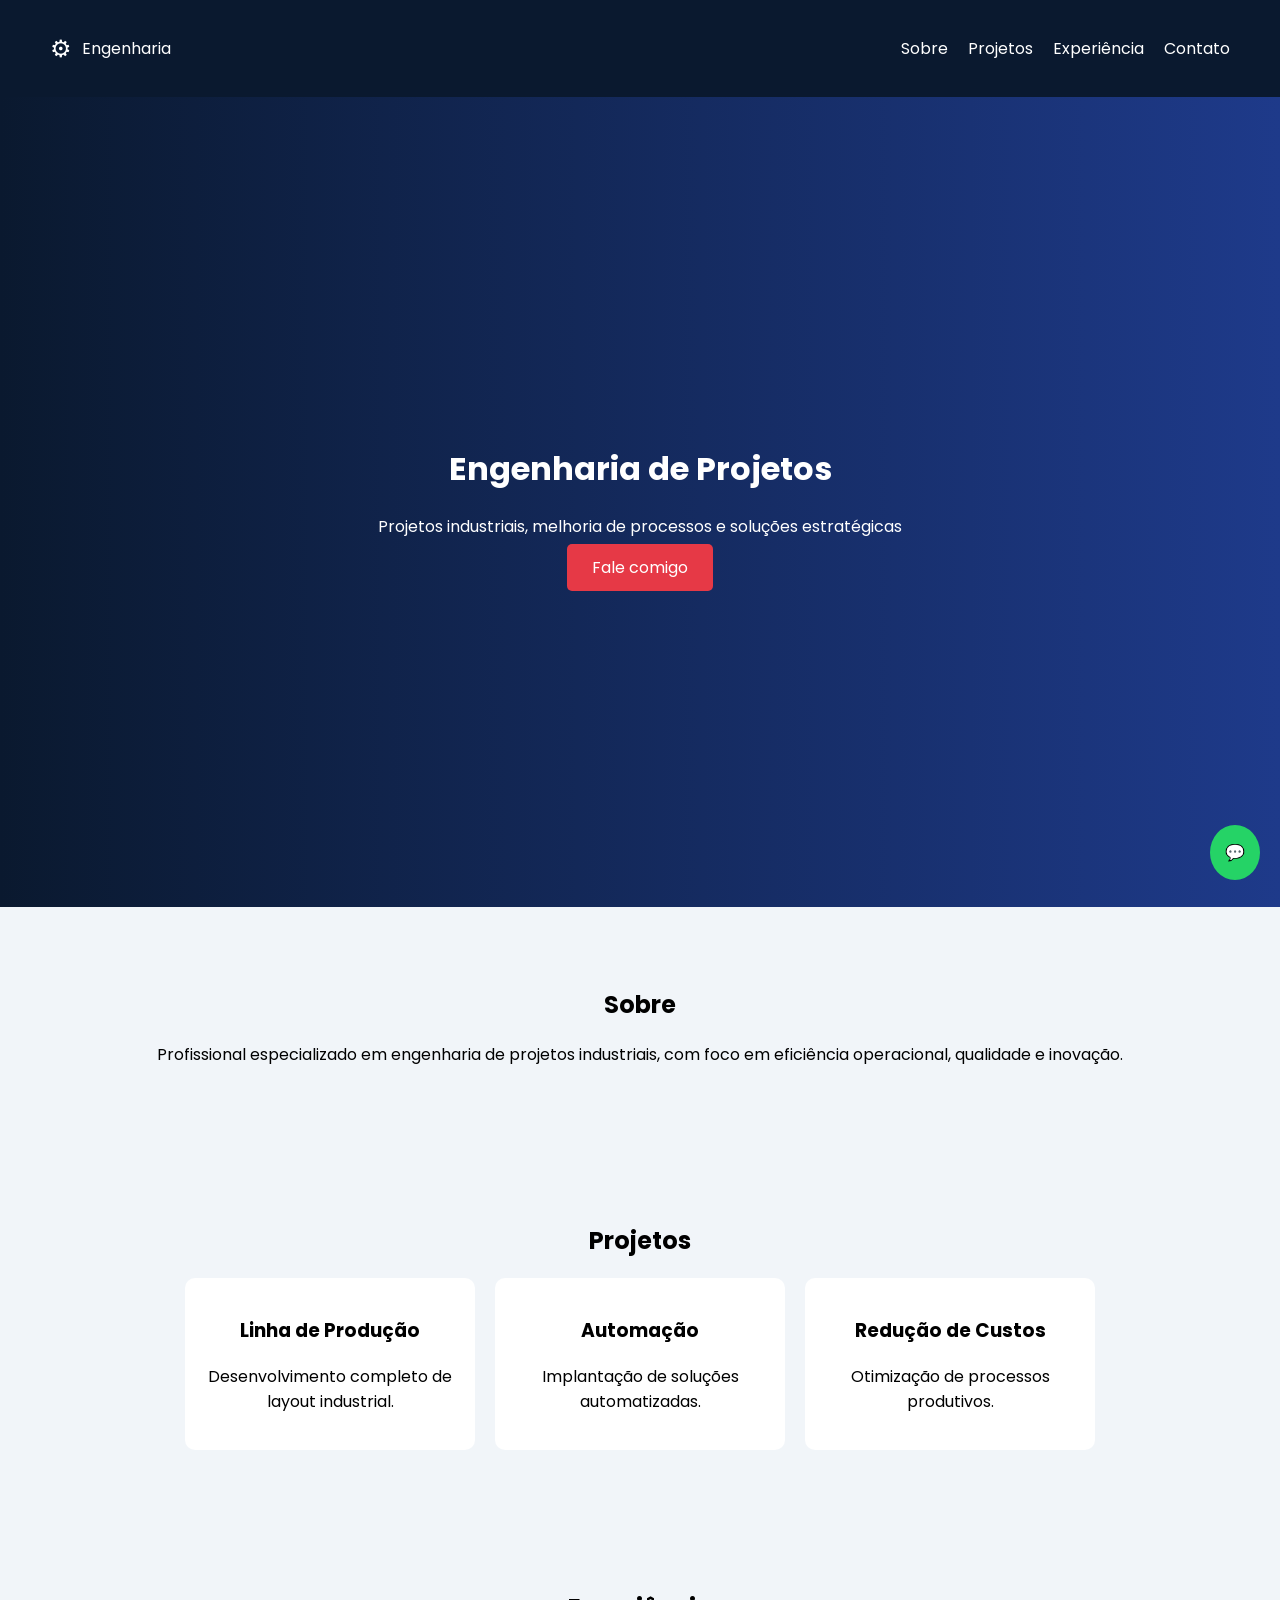
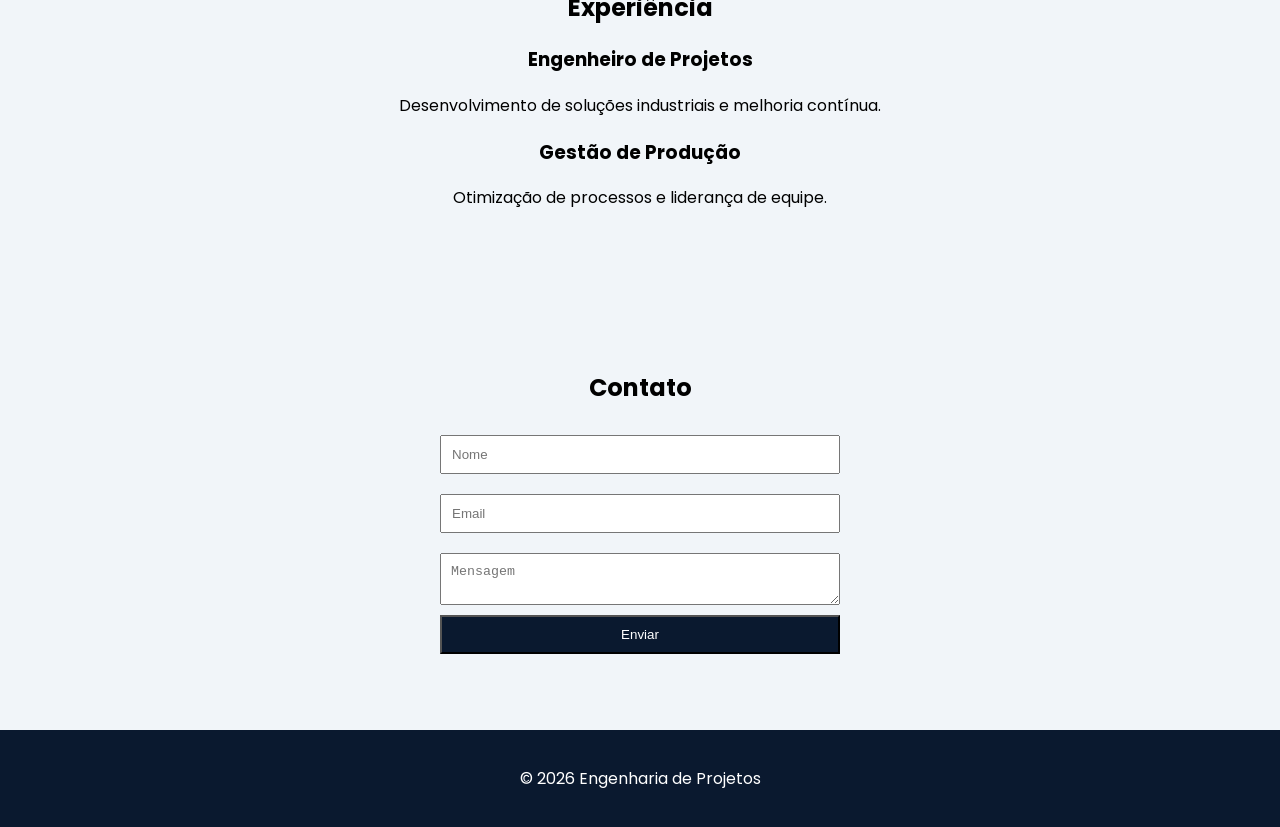
==== index.html @ 30a5b8f4 "Add files via upload" ====
﻿<!DOCTYPE html>
<html lang="pt-br">
<head>
<meta charset="UTF-8">
<meta name="viewport" content="width=device-width, initial-scale=1.0">

<title>Engenharia de Projetos</title>

<link rel="stylesheet" href="css/style.css">

<!-- Fonte moderna -->
<link href="https://fonts.googleapis.com/css2?family=Poppins:wght@300;600&display=swap" rel="stylesheet">

</head>

<body>

<!-- NAV -->
<nav>
    <div class="logo-container">
        <div class="logo-icon">⚙</div>
        <span>Engenharia</span>
    </div>

    <ul>
        <li><a href="#sobre">Sobre</a></li>
        <li><a href="#portfolio">Projetos</a></li>
        <li><a href="#experiencia">Experiência</a></li>
        <li><a href="#contato">Contato</a></li>
    </ul>
</nav>

<!-- HERO -->
<header>
    <div class="hero-content">
        <h1>Engenharia de Projetos</h1>
        <p>Projetos industriais, melhoria de processos e soluções estratégicas</p>
        <a href="#contato" class="btn">Fale comigo</a>
    </div>
</header>

<!-- SOBRE -->
<section id="sobre">
    <h2>Sobre</h2>
    <p>
        Profissional especializado em engenharia de projetos industriais,
        com foco em eficiência operacional, qualidade e inovação.
    </p>
</section>

<!-- PORTFÓLIO -->
<section id="portfolio">
    <h2>Projetos</h2>

    <div class="cards">
        <div class="card">
            <h3>Linha de Produção</h3>
            <p>Desenvolvimento completo de layout industrial.</p>
        </div>

        <div class="card">
            <h3>Automação</h3>
            <p>Implantação de soluções automatizadas.</p>
        </div>

        <div class="card">
            <h3>Redução de Custos</h3>
            <p>Otimização de processos produtivos.</p>
        </div>
    </div>
</section>

<!-- EXPERIÊNCIA -->
<section id="experiencia">
    <h2>Experiência</h2>

    <div class="timeline">
        <div class="item">
            <h3>Engenheiro de Projetos</h3>
            <p>Desenvolvimento de soluções industriais e melhoria contínua.</p>
        </div>

        <div class="item">
            <h3>Gestão de Produção</h3>
            <p>Otimização de processos e liderança de equipe.</p>
        </div>
    </div>
</section>

<!-- CONTATO -->
<section id="contato">
    <h2>Contato</h2>

    <form id="formContato">
        <input type="text" placeholder="Nome" required>
        <input type="email" placeholder="Email" required>
        <textarea placeholder="Mensagem"></textarea>
        <button type="submit">Enviar</button>
    </form>

    <p id="msg"></p>
</section>

<!-- WHATS -->
<a href="https://wa.me/5599999999999" class="whatsapp">💬</a>

<footer>
    <p>© 2026 Engenharia de Projetos</p>
</footer>

<script src="js/script.js"></script>

</body>
</html>
---- css/style.css ----
﻿body {
    margin: 0;
    font-family: 'Poppins', sans-serif;
    background: #F1F5F9;
}

/* NAV */
nav {
    display: flex;
    justify-content: space-between;
    padding: 20px 50px;
    background: #0A192F;
    color: white;
}

.logo-container {
    display: flex;
    align-items: center;
    gap: 10px;
}

.logo-icon {
    font-size: 24px;
}

nav ul {
    display: flex;
    gap: 20px;
    list-style: none;
}

nav a {
    color: white;
    text-decoration: none;
}

/* HERO */
header {
    height: 90vh;
    display: flex;
    align-items: center;
    justify-content: center;
    background: linear-gradient(to right, #0A192F, #1E3A8A);
    color: white;
    text-align: center;
    animation: fadeIn 2s;
}

@keyframes fadeIn {
    from {opacity: 0;}
    to {opacity: 1;}
}

.btn {
    background: #E63946;
    padding: 12px 25px;
    color: white;
    border-radius: 5px;
    text-decoration: none;
}

/* SEÇÕES */
section {
    padding: 60px 20px;
    text-align: center;
}

/* CARDS */
.cards {
    display: flex;
    justify-content: center;
    gap: 20px;
}

.card {
    background: white;
    padding: 20px;
    width: 250px;
    border-radius: 10px;
    transition: 0.3s;
}

.card:hover {
    transform: translateY(-10px);
}

/* TIMELINE */
.timeline .item {
    margin: 20px auto;
    max-width: 500px;
}

/* FORM */
form {
    display: flex;
    flex-direction: column;
    max-width: 400px;
    margin: auto;
}

input, textarea {
    margin: 10px 0;
    padding: 10px;
}

button {
    background: #0A192F;
    color: white;
    padding: 10px;
}

/* WHATS */
.whatsapp {
    position: fixed;
    bottom: 20px;
    right: 20px;
    background: #25D366;
    padding: 15px;
    border-radius: 50%;
    color: white;
    text-decoration: none;
}

/* FOOTER */
footer {
    background: #0A192F;
    color: white;
    text-align: center;
    padding: 20px;
}
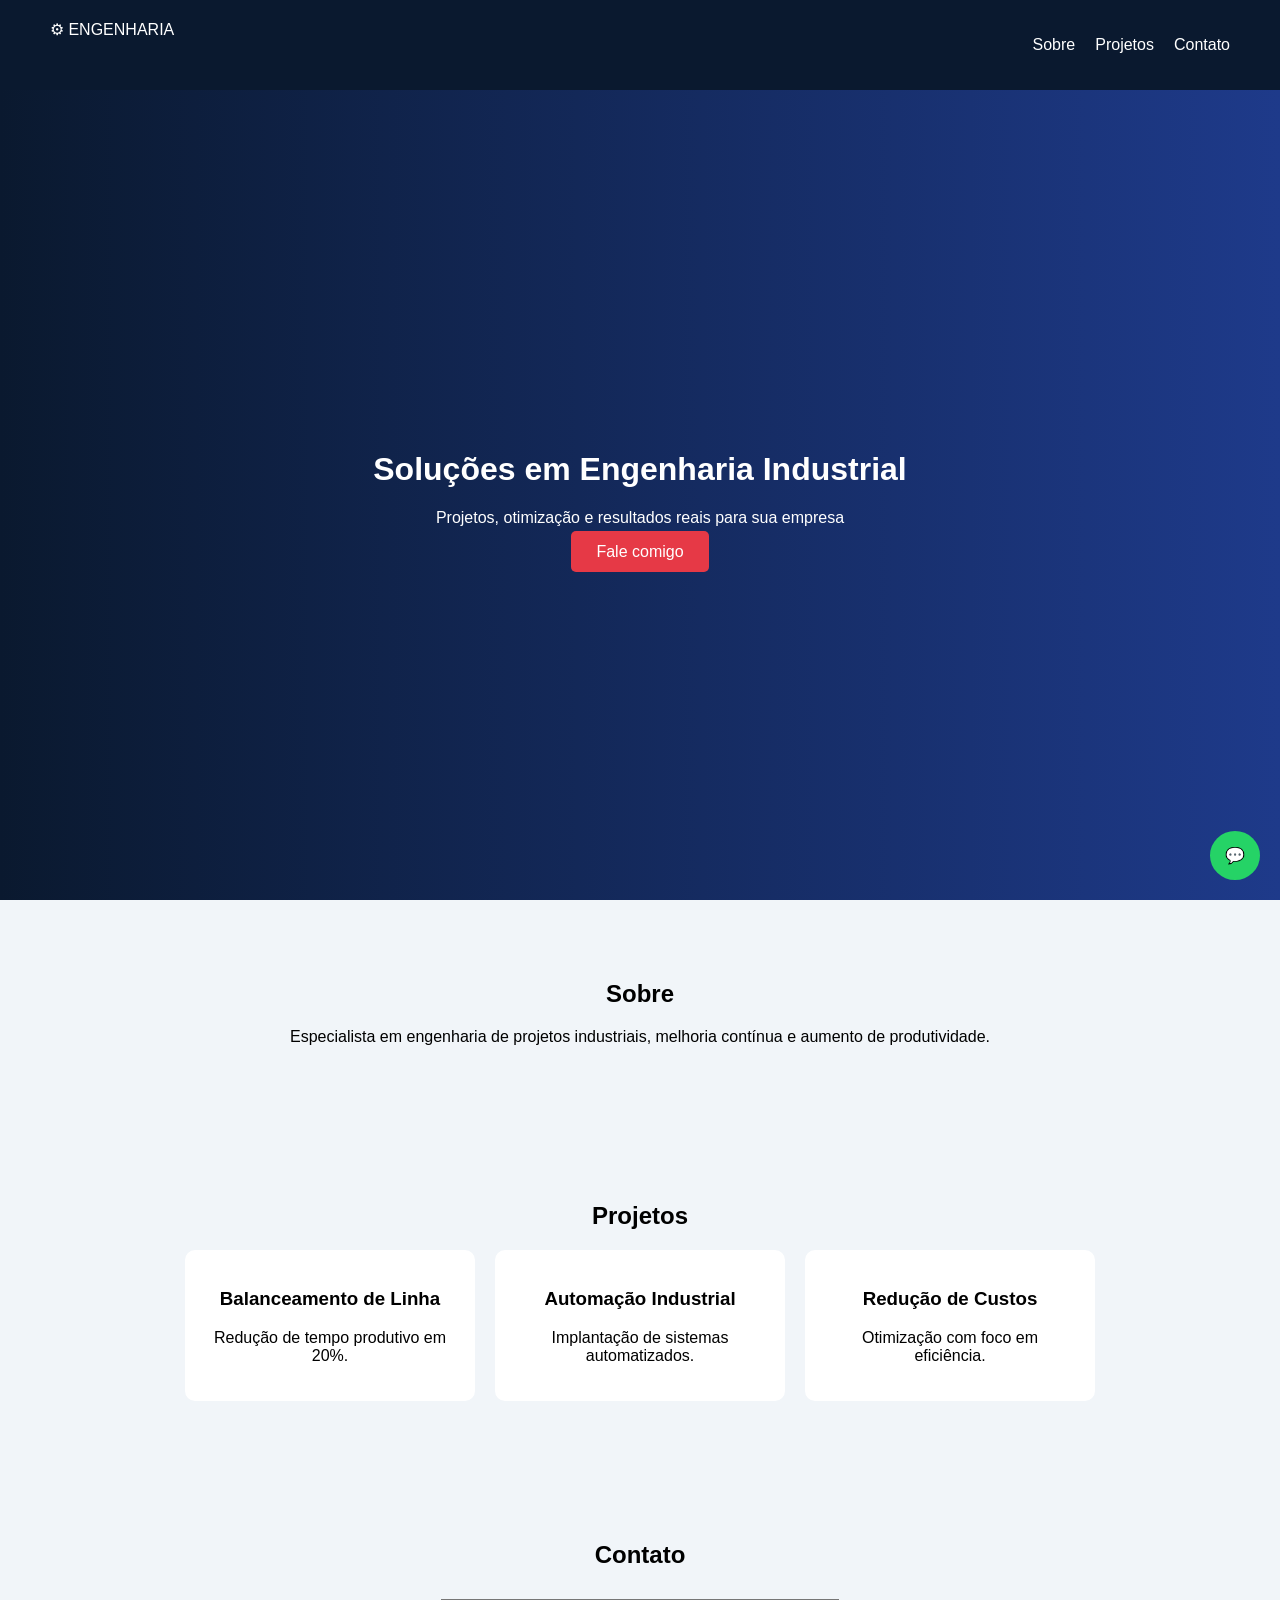
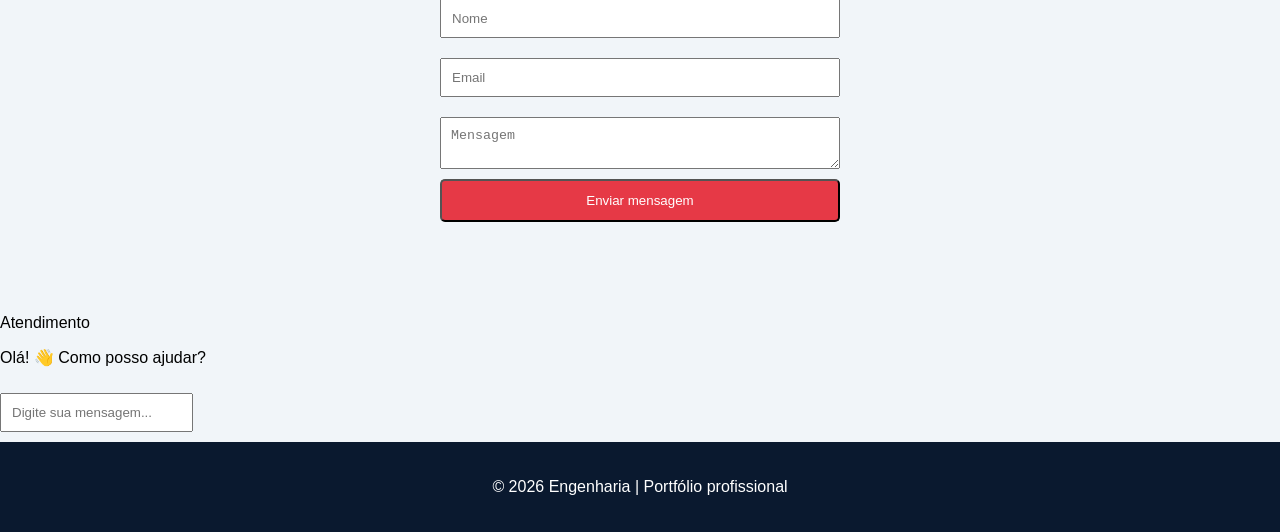
==== commit dd872332: "Update index.html rev.1" ====
--- a/index.html
+++ b/index.html
@@ -1,114 +1,117 @@
-﻿<!DOCTYPE html>
+<!DOCTYPE html>
 <html lang="pt-br">
 <head>
 <meta charset="UTF-8">
 <meta name="viewport" content="width=device-width, initial-scale=1.0">
 
-<title>Engenharia de Projetos</title>
+<title>Engenharia | Soluções Industriais</title>
 
 <link rel="stylesheet" href="css/style.css">
 
-<!-- Fonte moderna -->
-<link href="https://fonts.googleapis.com/css2?family=Poppins:wght@300;600&display=swap" rel="stylesheet">
+<link href="https://fonts.googleapis.com/css2?family=Inter:wght@300;400;600&display=swap" rel="stylesheet">
+
+<!-- AOS -->
+<link href="https://unpkg.com/aos@2.3.4/dist/aos.css" rel="stylesheet">
+
+<!-- GOOGLE ANALYTICS -->
+<script async src="https://www.googletagmanager.com/gtag/js?id=G-XXXXXXXXXX"></script>
+<script>
+window.dataLayer = window.dataLayer || [];
+function gtag(){dataLayer.push(arguments);}
+gtag('js', new Date());
+gtag('config', 'G-XXXXXXXXXX');
+</script>
 
 </head>
 
 <body>
 
 <!-- NAV -->
-<nav>
-    <div class="logo-container">
-        <div class="logo-icon">⚙</div>
-        <span>Engenharia</span>
-    </div>
-
+<nav class="nav">
+    <div class="logo">⚙ ENGENHARIA</div>
     <ul>
         <li><a href="#sobre">Sobre</a></li>
-        <li><a href="#portfolio">Projetos</a></li>
-        <li><a href="#experiencia">Experiência</a></li>
+        <li><a href="#projetos">Projetos</a></li>
         <li><a href="#contato">Contato</a></li>
     </ul>
 </nav>
 
 <!-- HERO -->
-<header>
-    <div class="hero-content">
-        <h1>Engenharia de Projetos</h1>
-        <p>Projetos industriais, melhoria de processos e soluções estratégicas</p>
+<header class="hero">
+    <div class="hero-content" data-aos="fade-up">
+        <h1>Soluções em Engenharia Industrial</h1>
+        <p>Projetos, otimização e resultados reais para sua empresa</p>
         <a href="#contato" class="btn">Fale comigo</a>
     </div>
 </header>
 
 <!-- SOBRE -->
-<section id="sobre">
+<section id="sobre" data-aos="fade-up">
     <h2>Sobre</h2>
-    <p>
-        Profissional especializado em engenharia de projetos industriais,
-        com foco em eficiência operacional, qualidade e inovação.
-    </p>
+    <p>Especialista em engenharia de projetos industriais, melhoria contínua e aumento de produtividade.</p>
 </section>
 
-<!-- PORTFÓLIO -->
-<section id="portfolio">
-    <h2>Projetos</h2>
+<!-- PROJETOS -->
+<section id="projetos">
+    <h2 data-aos="fade-up">Projetos</h2>
+    <div class="cards">
 
-    <div class="cards">
-        <div class="card">
-            <h3>Linha de Produção</h3>
-            <p>Desenvolvimento completo de layout industrial.</p>
+        <div class="card" data-aos="fade-up">
+            <h3>Balanceamento de Linha</h3>
+            <p>Redução de tempo produtivo em 20%.</p>
         </div>
 
-        <div class="card">
-            <h3>Automação</h3>
-            <p>Implantação de soluções automatizadas.</p>
+        <div class="card" data-aos="fade-up" data-aos-delay="100">
+            <h3>Automação Industrial</h3>
+            <p>Implantação de sistemas automatizados.</p>
         </div>
 
-        <div class="card">
+        <div class="card" data-aos="fade-up" data-aos-delay="200">
             <h3>Redução de Custos</h3>
-            <p>Otimização de processos produtivos.</p>
-        </div>
-    </div>
-</section>
-
-<!-- EXPERIÊNCIA -->
-<section id="experiencia">
-    <h2>Experiência</h2>
-
-    <div class="timeline">
-        <div class="item">
-            <h3>Engenheiro de Projetos</h3>
-            <p>Desenvolvimento de soluções industriais e melhoria contínua.</p>
+            <p>Otimização com foco em eficiência.</p>
         </div>
 
-        <div class="item">
-            <h3>Gestão de Produção</h3>
-            <p>Otimização de processos e liderança de equipe.</p>
-        </div>
     </div>
 </section>
 
 <!-- CONTATO -->
-<section id="contato">
+<section id="contato" data-aos="fade-up">
     <h2>Contato</h2>
 
-    <form id="formContato">
-        <input type="text" placeholder="Nome" required>
-        <input type="email" placeholder="Email" required>
-        <textarea placeholder="Mensagem"></textarea>
-        <button type="submit">Enviar</button>
+    <form name="contato" method="POST" data-netlify="true" class="form">
+        <input type="hidden" name="form-name" value="contato">
+
+        <input type="text" name="nome" placeholder="Nome" required>
+        <input type="email" name="email" placeholder="Email" required>
+        <textarea name="mensagem" placeholder="Mensagem" required></textarea>
+
+        <button type="submit" class="btn">Enviar mensagem</button>
+        <p class="form-msg"></p>
     </form>
-
-    <p id="msg"></p>
 </section>
 
-<!-- WHATS -->
+<!-- CHATBOX -->
+<div class="chatbox">
+    <div class="chat-header">Atendimento</div>
+    <div class="chat-body" id="chat-body">
+        <p>Olá! 👋 Como posso ajudar?</p>
+    </div>
+    <input type="text" id="chat-input" placeholder="Digite sua mensagem...">
+</div>
+
+<!-- WHATSAPP -->
 <a href="https://wa.me/5599999999999" class="whatsapp">💬</a>
 
 <footer>
-    <p>© 2026 Engenharia de Projetos</p>
+    <p>© 2026 Engenharia | Portfólio profissional</p>
 </footer>
 
 <script src="js/script.js"></script>
 
+<script src="https://unpkg.com/aos@2.3.4/dist/aos.js"></script>
+<script>
+AOS.init({ duration: 1000, once: true });
+</script>
+
 </body>
-</html>+</html>
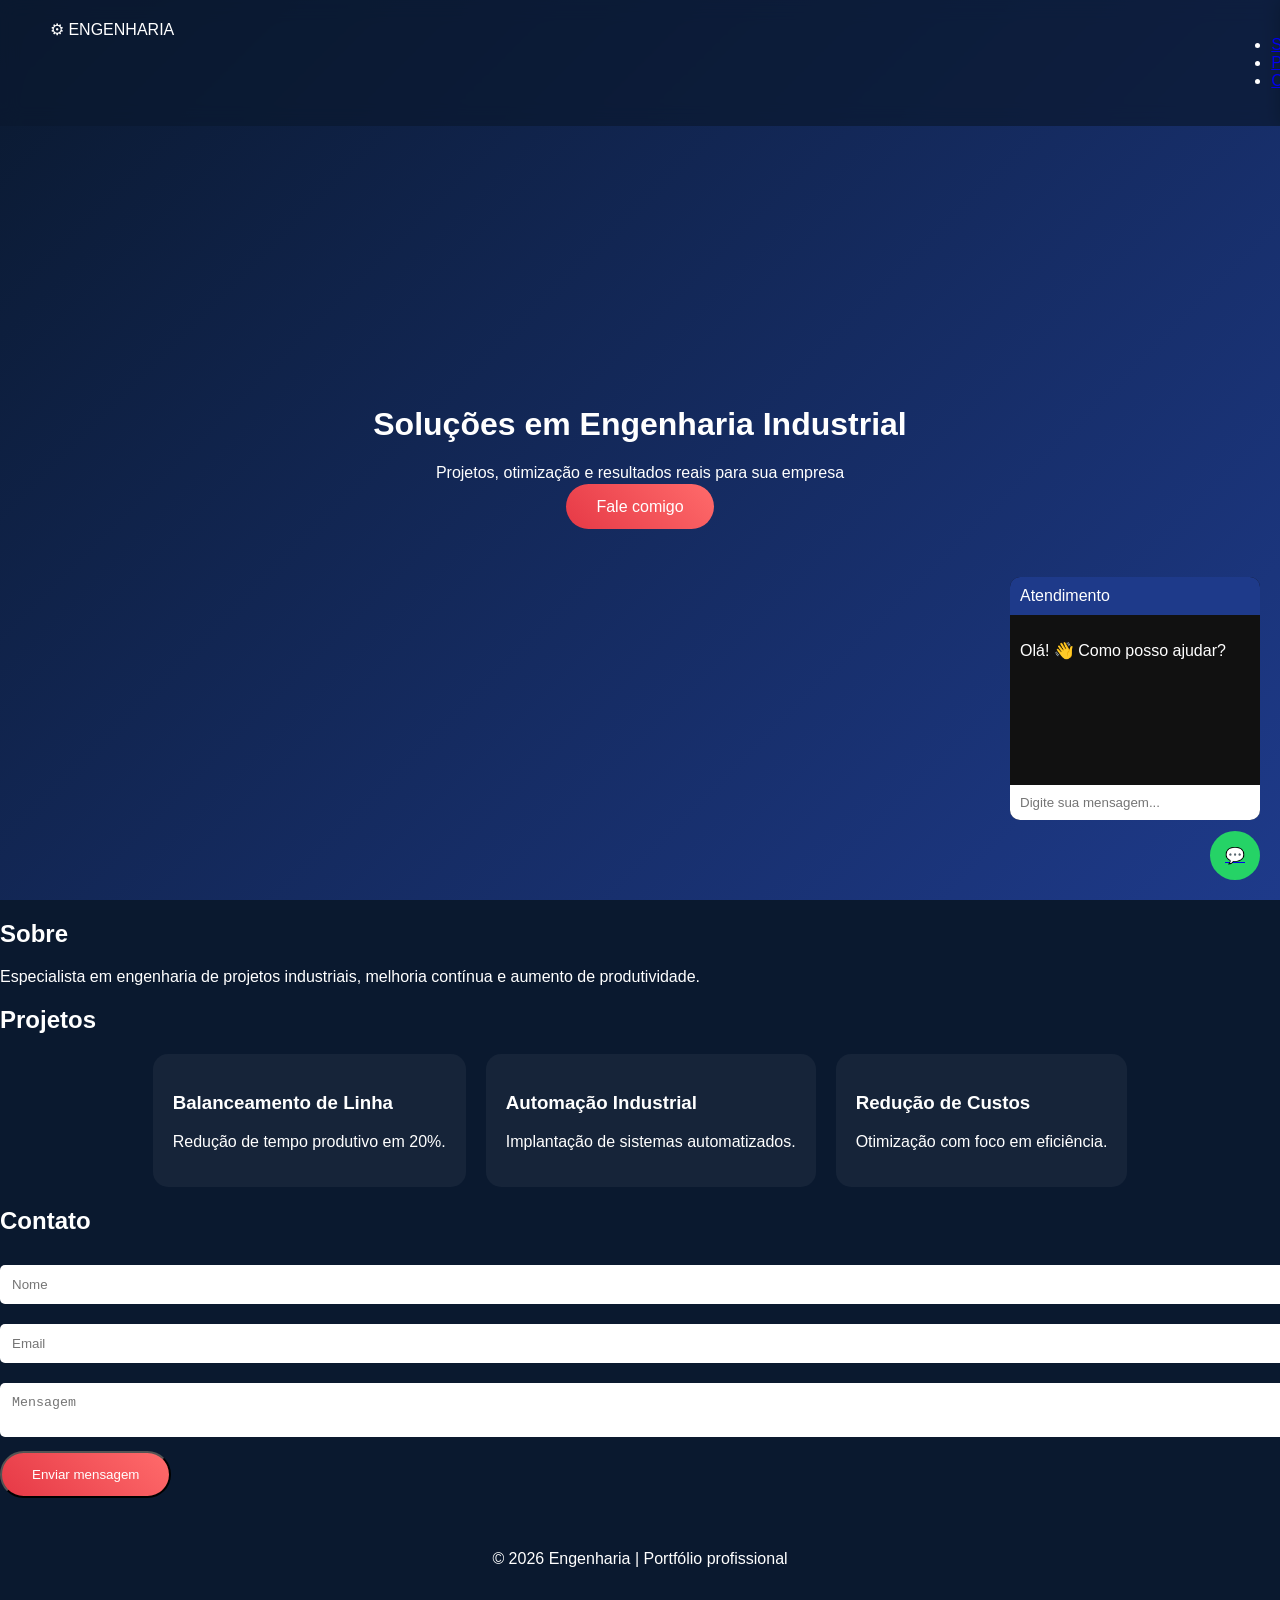
==== commit 78938b93: "Update index.html rev.1" ====
--- a/index.html
+++ b/index.html
@@ -100,7 +100,7 @@
 </div>
 
 <!-- WHATSAPP -->
-<a href="https://wa.me/5599999999999" class="whatsapp">💬</a>
+<a href="https://wa.me/5535984067208" class="whatsapp">💬</a>
 
 <footer>
     <p>© 2026 Engenharia | Portfólio profissional</p>
--- a/css/style.css
+++ b/css/style.css
@@ -1,68 +1,42 @@
-﻿body {
+body {
     margin: 0;
-    font-family: 'Poppins', sans-serif;
-    background: #F1F5F9;
+    font-family: 'Inter', sans-serif;
+    background: #0a192f;
+    color: white;
 }
 
 /* NAV */
-nav {
+.nav {
+    position: fixed;
+    width: 100%;
     display: flex;
     justify-content: space-between;
     padding: 20px 50px;
-    background: #0A192F;
-    color: white;
-}
-
-.logo-container {
-    display: flex;
-    align-items: center;
-    gap: 10px;
-}
-
-.logo-icon {
-    font-size: 24px;
-}
-
-nav ul {
-    display: flex;
-    gap: 20px;
-    list-style: none;
-}
-
-nav a {
-    color: white;
-    text-decoration: none;
+    background: rgba(10,25,47,0.7);
+    backdrop-filter: blur(10px);
 }
 
 /* HERO */
-header {
-    height: 90vh;
+.hero {
+    height: 100vh;
     display: flex;
     align-items: center;
     justify-content: center;
-    background: linear-gradient(to right, #0A192F, #1E3A8A);
-    color: white;
+    background: linear-gradient(135deg, #0a192f, #1e3a8a);
     text-align: center;
-    animation: fadeIn 2s;
-}
-
-@keyframes fadeIn {
-    from {opacity: 0;}
-    to {opacity: 1;}
 }
 
 .btn {
-    background: #E63946;
-    padding: 12px 25px;
+    background: linear-gradient(45deg, #e63946, #ff6b6b);
+    padding: 14px 30px;
+    border-radius: 30px;
     color: white;
-    border-radius: 5px;
     text-decoration: none;
+    transition: 0.3s;
 }
 
-/* SEÇÕES */
-section {
-    padding: 60px 20px;
-    text-align: center;
+.btn:hover {
+    transform: scale(1.08);
 }
 
 /* CARDS */
@@ -73,10 +47,9 @@
 }
 
 .card {
-    background: white;
+    background: rgba(255,255,255,0.05);
     padding: 20px;
-    width: 250px;
-    border-radius: 10px;
+    border-radius: 15px;
     transition: 0.3s;
 }
 
@@ -84,29 +57,41 @@
     transform: translateY(-10px);
 }
 
-/* TIMELINE */
-.timeline .item {
-    margin: 20px auto;
-    max-width: 500px;
+/* FORM */
+.form input, .form textarea {
+    width: 100%;
+    margin: 10px 0;
+    padding: 12px;
+    border-radius: 5px;
+    border: none;
 }
 
-/* FORM */
-form {
-    display: flex;
-    flex-direction: column;
-    max-width: 400px;
-    margin: auto;
+/* CHATBOX */
+.chatbox {
+    position: fixed;
+    bottom: 80px;
+    right: 20px;
+    width: 250px;
+    background: #111;
+    border-radius: 10px;
+    overflow: hidden;
 }
 
-input, textarea {
-    margin: 10px 0;
+.chat-header {
+    background: #1e3a8a;
     padding: 10px;
 }
 
-button {
-    background: #0A192F;
-    color: white;
+.chat-body {
+    height: 150px;
+    overflow-y: auto;
     padding: 10px;
+}
+
+#chat-input {
+    width: 100%;
+    padding: 10px;
+    border: none;
 }
 
 /* WHATS */
@@ -117,14 +102,10 @@
     background: #25D366;
     padding: 15px;
     border-radius: 50%;
-    color: white;
-    text-decoration: none;
 }
 
 /* FOOTER */
 footer {
-    background: #0A192F;
-    color: white;
     text-align: center;
     padding: 20px;
-}+}
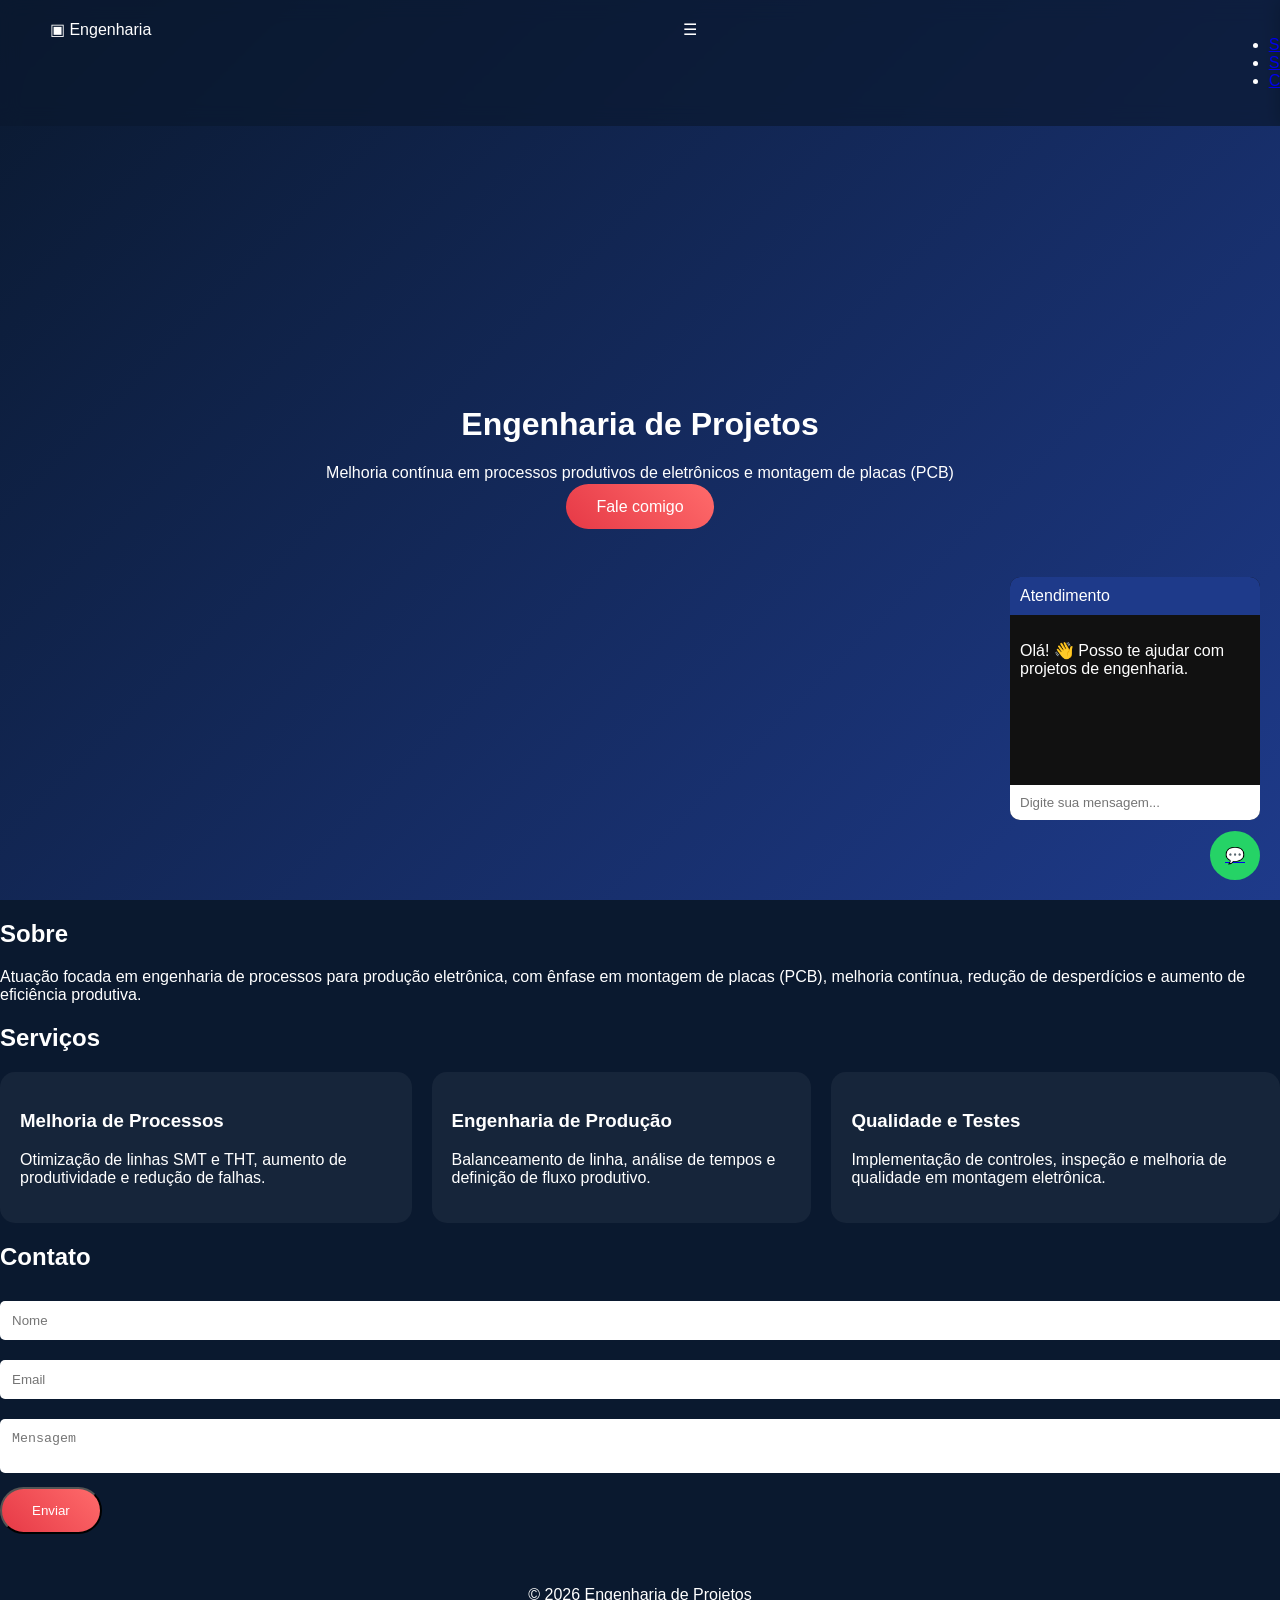
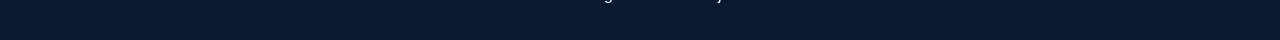
==== commit 2f07ddd3: "Atualizar o index.html rev.1" ====
--- a/index.html
+++ b/index.html
@@ -1,117 +1,110 @@
-<!DOCTYPE html>
-<html lang="pt-br">
-<head>
-<meta charset="UTF-8">
-<meta name="viewport" content="width=device-width, initial-scale=1.0">
-
-<title>Engenharia | Soluções Industriais</title>
-
-<link rel="stylesheet" href="css/style.css">
-
-<link href="https://fonts.googleapis.com/css2?family=Inter:wght@300;400;600&display=swap" rel="stylesheet">
-
-<!-- AOS -->
-<link href="https://unpkg.com/aos@2.3.4/dist/aos.css" rel="stylesheet">
-
-<!-- GOOGLE ANALYTICS -->
-<script async src="https://www.googletagmanager.com/gtag/js?id=G-XXXXXXXXXX"></script>
-<script>
-window.dataLayer = window.dataLayer || [];
-function gtag(){dataLayer.push(arguments);}
-gtag('js', new Date());
-gtag('config', 'G-XXXXXXXXXX');
-</script>
-
-</head>
-
-<body>
-
-<!-- NAV -->
-<nav class="nav">
-    <div class="logo">⚙ ENGENHARIA</div>
-    <ul>
-        <li><a href="#sobre">Sobre</a></li>
-        <li><a href="#projetos">Projetos</a></li>
-        <li><a href="#contato">Contato</a></li>
-    </ul>
-</nav>
-
-<!-- HERO -->
-<header class="hero">
-    <div class="hero-content" data-aos="fade-up">
-        <h1>Soluções em Engenharia Industrial</h1>
-        <p>Projetos, otimização e resultados reais para sua empresa</p>
-        <a href="#contato" class="btn">Fale comigo</a>
-    </div>
-</header>
-
-<!-- SOBRE -->
-<section id="sobre" data-aos="fade-up">
-    <h2>Sobre</h2>
-    <p>Especialista em engenharia de projetos industriais, melhoria contínua e aumento de produtividade.</p>
-</section>
-
-<!-- PROJETOS -->
-<section id="projetos">
-    <h2 data-aos="fade-up">Projetos</h2>
-    <div class="cards">
-
-        <div class="card" data-aos="fade-up">
-            <h3>Balanceamento de Linha</h3>
-            <p>Redução de tempo produtivo em 20%.</p>
-        </div>
-
-        <div class="card" data-aos="fade-up" data-aos-delay="100">
-            <h3>Automação Industrial</h3>
-            <p>Implantação de sistemas automatizados.</p>
-        </div>
-
-        <div class="card" data-aos="fade-up" data-aos-delay="200">
-            <h3>Redução de Custos</h3>
-            <p>Otimização com foco em eficiência.</p>
-        </div>
-
-    </div>
-</section>
-
-<!-- CONTATO -->
-<section id="contato" data-aos="fade-up">
-    <h2>Contato</h2>
-
-    <form name="contato" method="POST" data-netlify="true" class="form">
-        <input type="hidden" name="form-name" value="contato">
-
-        <input type="text" name="nome" placeholder="Nome" required>
-        <input type="email" name="email" placeholder="Email" required>
-        <textarea name="mensagem" placeholder="Mensagem" required></textarea>
-
-        <button type="submit" class="btn">Enviar mensagem</button>
-        <p class="form-msg"></p>
-    </form>
-</section>
-
-<!-- CHATBOX -->
-<div class="chatbox">
-    <div class="chat-header">Atendimento</div>
-    <div class="chat-body" id="chat-body">
-        <p>Olá! 👋 Como posso ajudar?</p>
-    </div>
-    <input type="text" id="chat-input" placeholder="Digite sua mensagem...">
-</div>
-
-<!-- WHATSAPP -->
-<a href="https://wa.me/5535984067208" class="whatsapp">💬</a>
-
-<footer>
-    <p>© 2026 Engenharia | Portfólio profissional</p>
-</footer>
-
-<script src="js/script.js"></script>
-
-<script src="https://unpkg.com/aos@2.3.4/dist/aos.js"></script>
-<script>
-AOS.init({ duration: 1000, once: true });
-</script>
-
-</body>
-</html>
+<!DOCTYPE html>
+<html lang="pt-br">
+<head>
+<meta charset="UTF-8">
+<meta name="viewport" content="width=device-width, initial-scale=1.0">
+
+<title>Engenharia de Projetos | Melhoria Contínua</title>
+
+<link rel="stylesheet" href="css/style.css">
+
+<link href="https://fonts.googleapis.com/css2?family=Inter:wght@300;400;600&display=swap" rel="stylesheet">
+
+</head>
+
+<body>
+
+<!-- NAV -->
+<nav class="nav">
+    <div class="logo">
+        <span class="logo-icon">▣</span>
+        Engenharia
+    </div>
+
+    <div class="menu-toggle" id="menu-toggle">☰</div>
+
+    <ul id="menu">
+        <li><a href="#sobre">Sobre</a></li>
+        <li><a href="#servicos">Serviços</a></li>
+        <li><a href="#contato">Contato</a></li>
+    </ul>
+</nav>
+
+<div class="overlay" id="overlay"></div>
+
+<!-- HERO -->
+<header class="hero">
+    <div class="hero-content">
+        <h1>Engenharia de Projetos</h1>
+        <p>Melhoria contínua em processos produtivos de eletrônicos e montagem de placas (PCB)</p>
+        <a href="#contato" class="btn">Fale comigo</a>
+    </div>
+</header>
+
+<!-- SOBRE -->
+<section id="sobre">
+    <h2>Sobre</h2>
+    <p>
+        Atuação focada em engenharia de processos para produção eletrônica, com ênfase em montagem de placas (PCB),
+        melhoria contínua, redução de desperdícios e aumento de eficiência produtiva.
+    </p>
+</section>
+
+<!-- SERVIÇOS -->
+<section id="servicos">
+    <h2>Serviços</h2>
+
+    <div class="cards">
+
+        <div class="card">
+            <h3>Melhoria de Processos</h3>
+            <p>Otimização de linhas SMT e THT, aumento de produtividade e redução de falhas.</p>
+        </div>
+
+        <div class="card">
+            <h3>Engenharia de Produção</h3>
+            <p>Balanceamento de linha, análise de tempos e definição de fluxo produtivo.</p>
+        </div>
+
+        <div class="card">
+            <h3>Qualidade e Testes</h3>
+            <p>Implementação de controles, inspeção e melhoria de qualidade em montagem eletrônica.</p>
+        </div>
+
+    </div>
+</section>
+
+<!-- CONTATO -->
+<section id="contato">
+    <h2>Contato</h2>
+
+    <form class="form">
+        <input type="text" placeholder="Nome" required>
+        <input type="email" placeholder="Email" required>
+        <textarea placeholder="Mensagem" required></textarea>
+
+        <button class="btn">Enviar</button>
+        <p class="form-msg"></p>
+    </form>
+</section>
+
+<!-- CHAT -->
+<div class="chatbox">
+    <div class="chat-header">Atendimento</div>
+    <div class="chat-body" id="chat-body">
+        <p>Olá! 👋 Posso te ajudar com projetos de engenharia.</p>
+    </div>
+    <input type="text" id="chat-input" placeholder="Digite sua mensagem...">
+</div>
+
+<!-- WHATS -->
+<a href="https://wa.me/5535984067208" class="whatsapp">💬</a>
+
+<footer>
+    <p>© 2026 Engenharia de Projetos</p>
+</footer>
+
+<script src="js/script.js"></script>
+
+</body>
+</html>
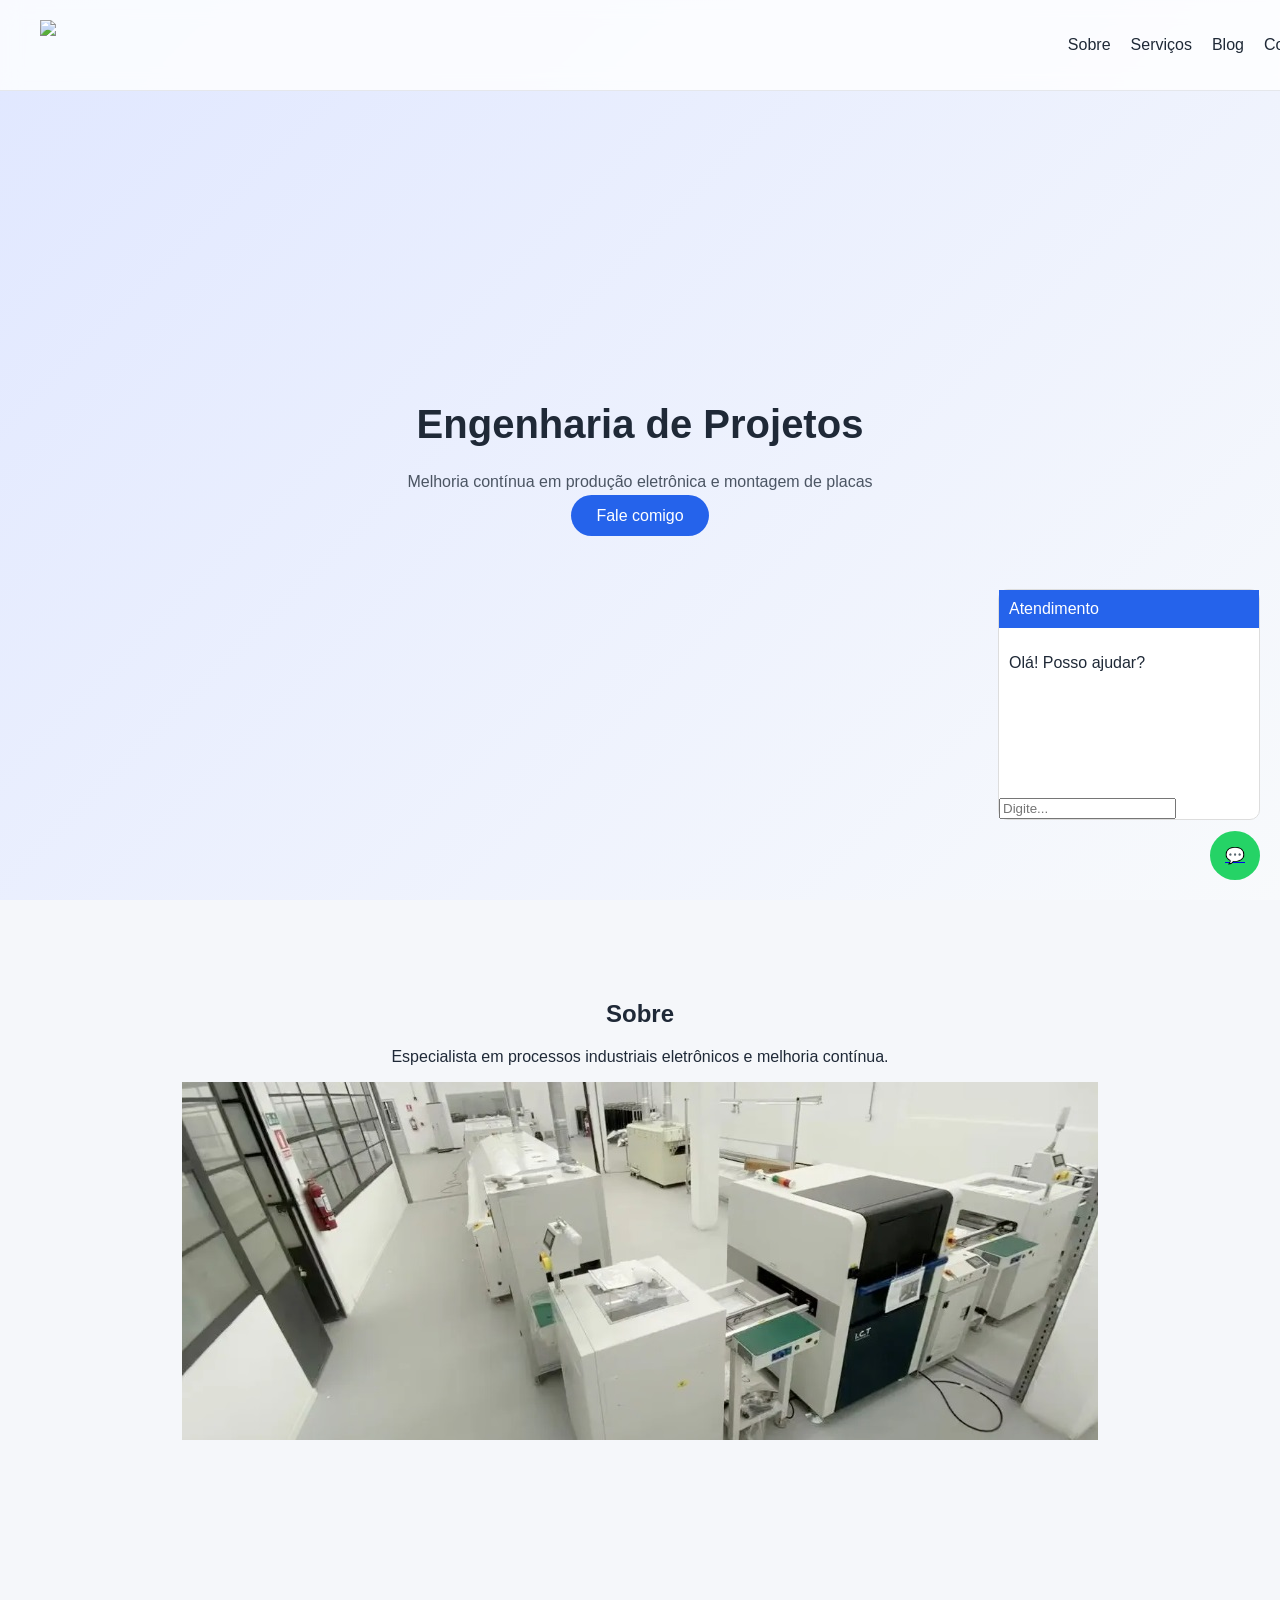
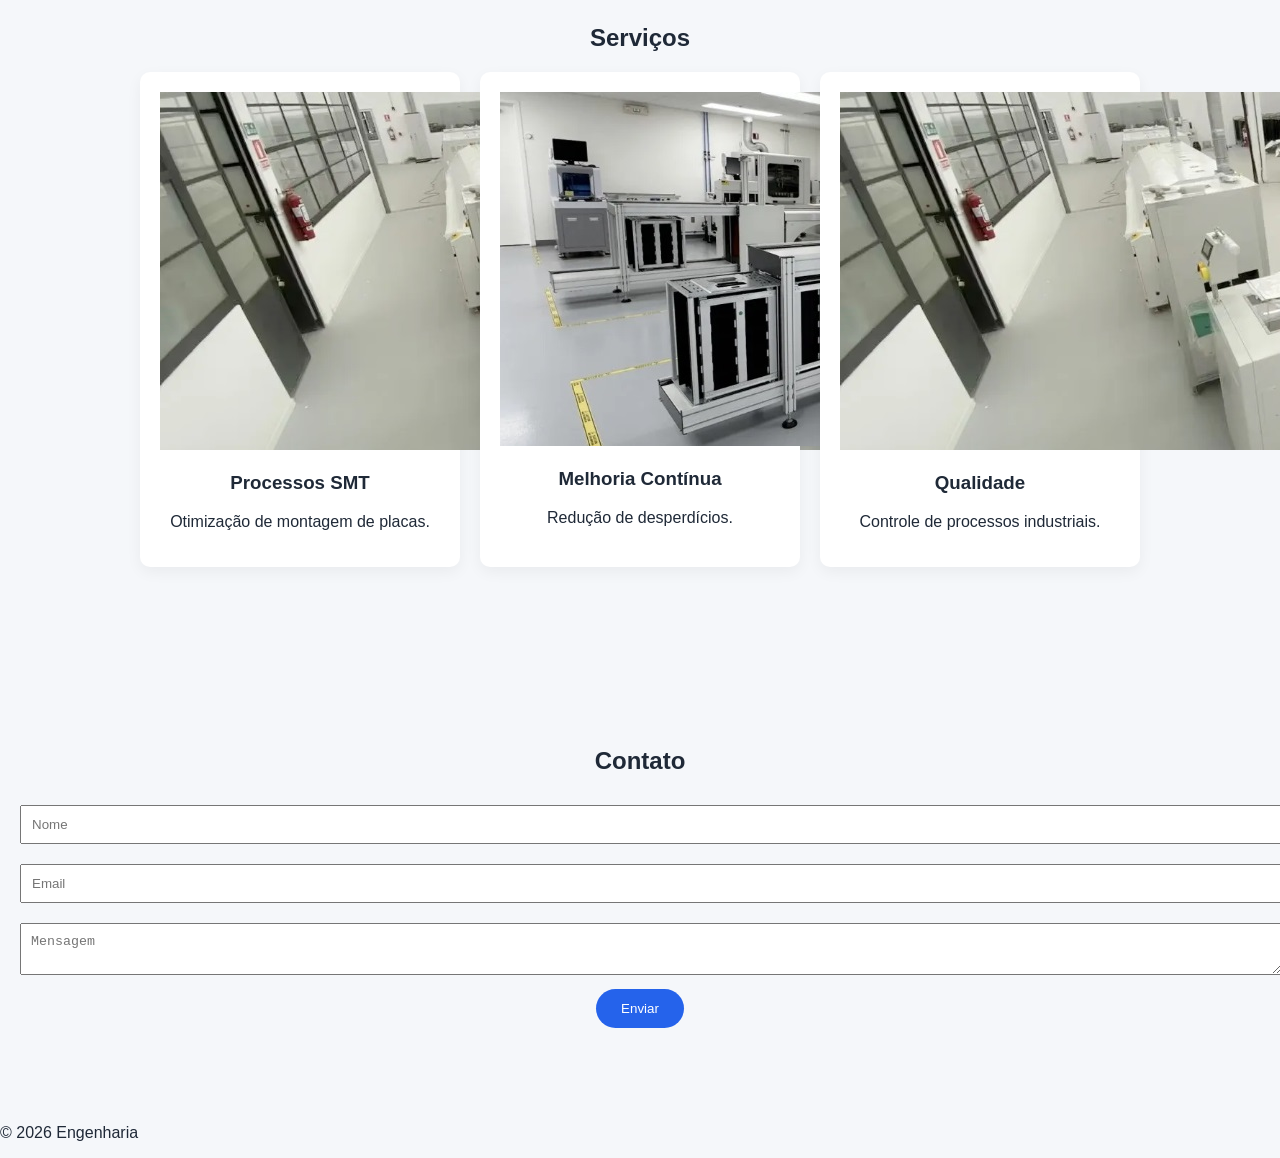
==== commit 41690271: "Atualizar o index.html rev 1" ====
--- a/index.html
+++ b/index.html
@@ -4,21 +4,18 @@
 <meta charset="UTF-8">
 <meta name="viewport" content="width=device-width, initial-scale=1.0">
 
-<title>Engenharia de Projetos | Melhoria Contínua</title>
+<title>Engenharia de Projetos</title>
 
 <link rel="stylesheet" href="css/style.css">
-
 <link href="https://fonts.googleapis.com/css2?family=Inter:wght@300;400;600&display=swap" rel="stylesheet">
 
 </head>
 
 <body>
 
-<!-- NAV -->
 <nav class="nav">
     <div class="logo">
-        <span class="logo-icon">▣</span>
-        Engenharia
+        <img src="img/logo.svg">
     </div>
 
     <div class="menu-toggle" id="menu-toggle">☰</div>
@@ -26,65 +23,64 @@
     <ul id="menu">
         <li><a href="#sobre">Sobre</a></li>
         <li><a href="#servicos">Serviços</a></li>
+        <li><a href="blog.html">Blog</a></li>
         <li><a href="#contato">Contato</a></li>
     </ul>
 </nav>
 
 <div class="overlay" id="overlay"></div>
 
-<!-- HERO -->
 <header class="hero">
     <div class="hero-content">
         <h1>Engenharia de Projetos</h1>
-        <p>Melhoria contínua em processos produtivos de eletrônicos e montagem de placas (PCB)</p>
+        <p>Melhoria contínua em produção eletrônica e montagem de placas</p>
         <a href="#contato" class="btn">Fale comigo</a>
     </div>
 </header>
 
-<!-- SOBRE -->
-<section id="sobre">
-    <h2>Sobre</h2>
-    <p>
-        Atuação focada em engenharia de processos para produção eletrônica, com ênfase em montagem de placas (PCB),
-        melhoria contínua, redução de desperdícios e aumento de eficiência produtiva.
-    </p>
+<section id="sobre" class="section-img">
+    <div class="text fade-in">
+        <h2>Sobre</h2>
+        <p>Especialista em processos industriais eletrônicos e melhoria contínua.</p>
+    </div>
+
+    <img src="img/engenharia1.jpg" class="fade-in">
 </section>
 
-<!-- SERVIÇOS -->
 <section id="servicos">
     <h2>Serviços</h2>
 
     <div class="cards">
 
-        <div class="card">
-            <h3>Melhoria de Processos</h3>
-            <p>Otimização de linhas SMT e THT, aumento de produtividade e redução de falhas.</p>
+        <div class="card fade-in">
+            <img src="img/engenharia2.jpg">
+            <h3>Processos SMT</h3>
+            <p>Otimização de montagem de placas.</p>
         </div>
 
-        <div class="card">
-            <h3>Engenharia de Produção</h3>
-            <p>Balanceamento de linha, análise de tempos e definição de fluxo produtivo.</p>
+        <div class="card fade-in">
+            <img src="img/engenharia3.jpg">
+            <h3>Melhoria Contínua</h3>
+            <p>Redução de desperdícios.</p>
         </div>
 
-        <div class="card">
-            <h3>Qualidade e Testes</h3>
-            <p>Implementação de controles, inspeção e melhoria de qualidade em montagem eletrônica.</p>
+        <div class="card fade-in">
+            <img src="img/engenharia1.jpg">
+            <h3>Qualidade</h3>
+            <p>Controle de processos industriais.</p>
         </div>
 
     </div>
 </section>
 
-<!-- CONTATO -->
 <section id="contato">
     <h2>Contato</h2>
 
     <form class="form">
-        <input type="text" placeholder="Nome" required>
-        <input type="email" placeholder="Email" required>
-        <textarea placeholder="Mensagem" required></textarea>
-
+        <input type="text" placeholder="Nome">
+        <input type="email" placeholder="Email">
+        <textarea placeholder="Mensagem"></textarea>
         <button class="btn">Enviar</button>
-        <p class="form-msg"></p>
     </form>
 </section>
 
@@ -92,16 +88,15 @@
 <div class="chatbox">
     <div class="chat-header">Atendimento</div>
     <div class="chat-body" id="chat-body">
-        <p>Olá! 👋 Posso te ajudar com projetos de engenharia.</p>
+        <p>Olá! Posso ajudar?</p>
     </div>
-    <input type="text" id="chat-input" placeholder="Digite sua mensagem...">
+    <input type="text" id="chat-input" placeholder="Digite...">
 </div>
 
-<!-- WHATS -->
 <a href="https://wa.me/5535984067208" class="whatsapp">💬</a>
 
 <footer>
-    <p>© 2026 Engenharia de Projetos</p>
+    <p>© 2026 Engenharia</p>
 </footer>
 
 <script src="js/script.js"></script>
--- a/css/style.css
+++ b/css/style.css
@@ -1,111 +1,175 @@
-body {
-    margin: 0;
-    font-family: 'Inter', sans-serif;
-    background: #0a192f;
-    color: white;
-}
-
-/* NAV */
-.nav {
-    position: fixed;
-    width: 100%;
-    display: flex;
-    justify-content: space-between;
-    padding: 20px 50px;
-    background: rgba(10,25,47,0.7);
-    backdrop-filter: blur(10px);
-}
-
-/* HERO */
-.hero {
-    height: 100vh;
-    display: flex;
-    align-items: center;
-    justify-content: center;
-    background: linear-gradient(135deg, #0a192f, #1e3a8a);
-    text-align: center;
-}
-
-.btn {
-    background: linear-gradient(45deg, #e63946, #ff6b6b);
-    padding: 14px 30px;
-    border-radius: 30px;
-    color: white;
-    text-decoration: none;
-    transition: 0.3s;
-}
-
-.btn:hover {
-    transform: scale(1.08);
-}
-
-/* CARDS */
-.cards {
-    display: flex;
-    justify-content: center;
-    gap: 20px;
-}
-
-.card {
-    background: rgba(255,255,255,0.05);
-    padding: 20px;
-    border-radius: 15px;
-    transition: 0.3s;
-}
-
-.card:hover {
-    transform: translateY(-10px);
-}
-
-/* FORM */
-.form input, .form textarea {
-    width: 100%;
-    margin: 10px 0;
-    padding: 12px;
-    border-radius: 5px;
-    border: none;
-}
-
-/* CHATBOX */
-.chatbox {
-    position: fixed;
-    bottom: 80px;
-    right: 20px;
-    width: 250px;
-    background: #111;
-    border-radius: 10px;
-    overflow: hidden;
-}
-
-.chat-header {
-    background: #1e3a8a;
-    padding: 10px;
-}
-
-.chat-body {
-    height: 150px;
-    overflow-y: auto;
-    padding: 10px;
-}
-
-#chat-input {
-    width: 100%;
-    padding: 10px;
-    border: none;
-}
-
-/* WHATS */
-.whatsapp {
-    position: fixed;
-    bottom: 20px;
-    right: 20px;
-    background: #25D366;
-    padding: 15px;
-    border-radius: 50%;
-}
-
-/* FOOTER */
-footer {
-    text-align: center;
-    padding: 20px;
-}
+body {
+    margin: 0;
+    font-family: 'Inter', sans-serif;
+    background: #f5f7fa;
+    color: #1f2937;
+}
+
+/* NAV */
+.nav {
+    position: fixed;
+    width: 100%;
+    display: flex;
+    justify-content: space-between;
+    padding: 20px 40px;
+    background: rgba(255,255,255,0.8);
+    backdrop-filter: blur(10px);
+    border-bottom: 1px solid #e5e7eb;
+}
+
+.logo {
+    font-weight: 600;
+    font-size: 18px;
+}
+
+.logo-icon {
+    color: #2563eb;
+    margin-right: 5px;
+}
+
+/* MENU */
+.nav ul {
+    display: flex;
+    gap: 20px;
+    list-style: none;
+}
+
+.nav a {
+    text-decoration: none;
+    color: #1f2937;
+}
+
+/* MOBILE */
+.menu-toggle {
+    display: none;
+    font-size: 26px;
+}
+
+.overlay {
+    position: fixed;
+    width: 100%;
+    height: 100%;
+    background: rgba(0,0,0,0.3);
+    opacity: 0;
+    pointer-events: none;
+}
+
+.overlay.active {
+    opacity: 1;
+    pointer-events: all;
+}
+
+/* HERO */
+.hero {
+    height: 100vh;
+    display: flex;
+    justify-content: center;
+    align-items: center;
+    background: linear-gradient(135deg, #e0e7ff, #f8fafc);
+    text-align: center;
+}
+
+.hero h1 {
+    font-size: 40px;
+}
+
+.hero p {
+    color: #4b5563;
+}
+
+/* BOTÃO */
+.btn {
+    background: #2563eb;
+    color: white;
+    padding: 12px 25px;
+    border-radius: 25px;
+    text-decoration: none;
+    border: none;
+    cursor: pointer;
+}
+
+/* SECTIONS */
+section {
+    padding: 80px 20px;
+    text-align: center;
+}
+
+/* CARDS */
+.cards {
+    display: flex;
+    justify-content: center;
+    gap: 20px;
+    flex-wrap: wrap;
+}
+
+.card {
+    background: white;
+    padding: 20px;
+    border-radius: 10px;
+    width: 280px;
+    box-shadow: 0 5px 15px rgba(0,0,0,0.05);
+}
+
+/* FORM */
+.form input, .form textarea {
+    width: 100%;
+    margin: 10px 0;
+    padding: 10px;
+}
+
+/* CHAT */
+.chatbox {
+    position: fixed;
+    bottom: 80px;
+    right: 20px;
+    width: 260px;
+    background: white;
+    border-radius: 10px;
+    border: 1px solid #ddd;
+}
+
+.chat-header {
+    background: #2563eb;
+    color: white;
+    padding: 10px;
+}
+
+.chat-body {
+    height: 150px;
+    overflow-y: auto;
+    padding: 10px;
+}
+
+/* WHATS */
+.whatsapp {
+    position: fixed;
+    bottom: 20px;
+    right: 20px;
+    background: #25D366;
+    padding: 15px;
+    border-radius: 50%;
+}
+
+/* MOBILE */
+@media(max-width:768px){
+
+    .menu-toggle {
+        display: block;
+    }
+
+    .nav ul {
+        position: fixed;
+        right: -100%;
+        top: 0;
+        height: 100vh;
+        width: 200px;
+        background: white;
+        flex-direction: column;
+        padding: 80px 20px;
+        transition: 0.3s;
+    }
+
+    .nav ul.active {
+        right: 0;
+    }
+}
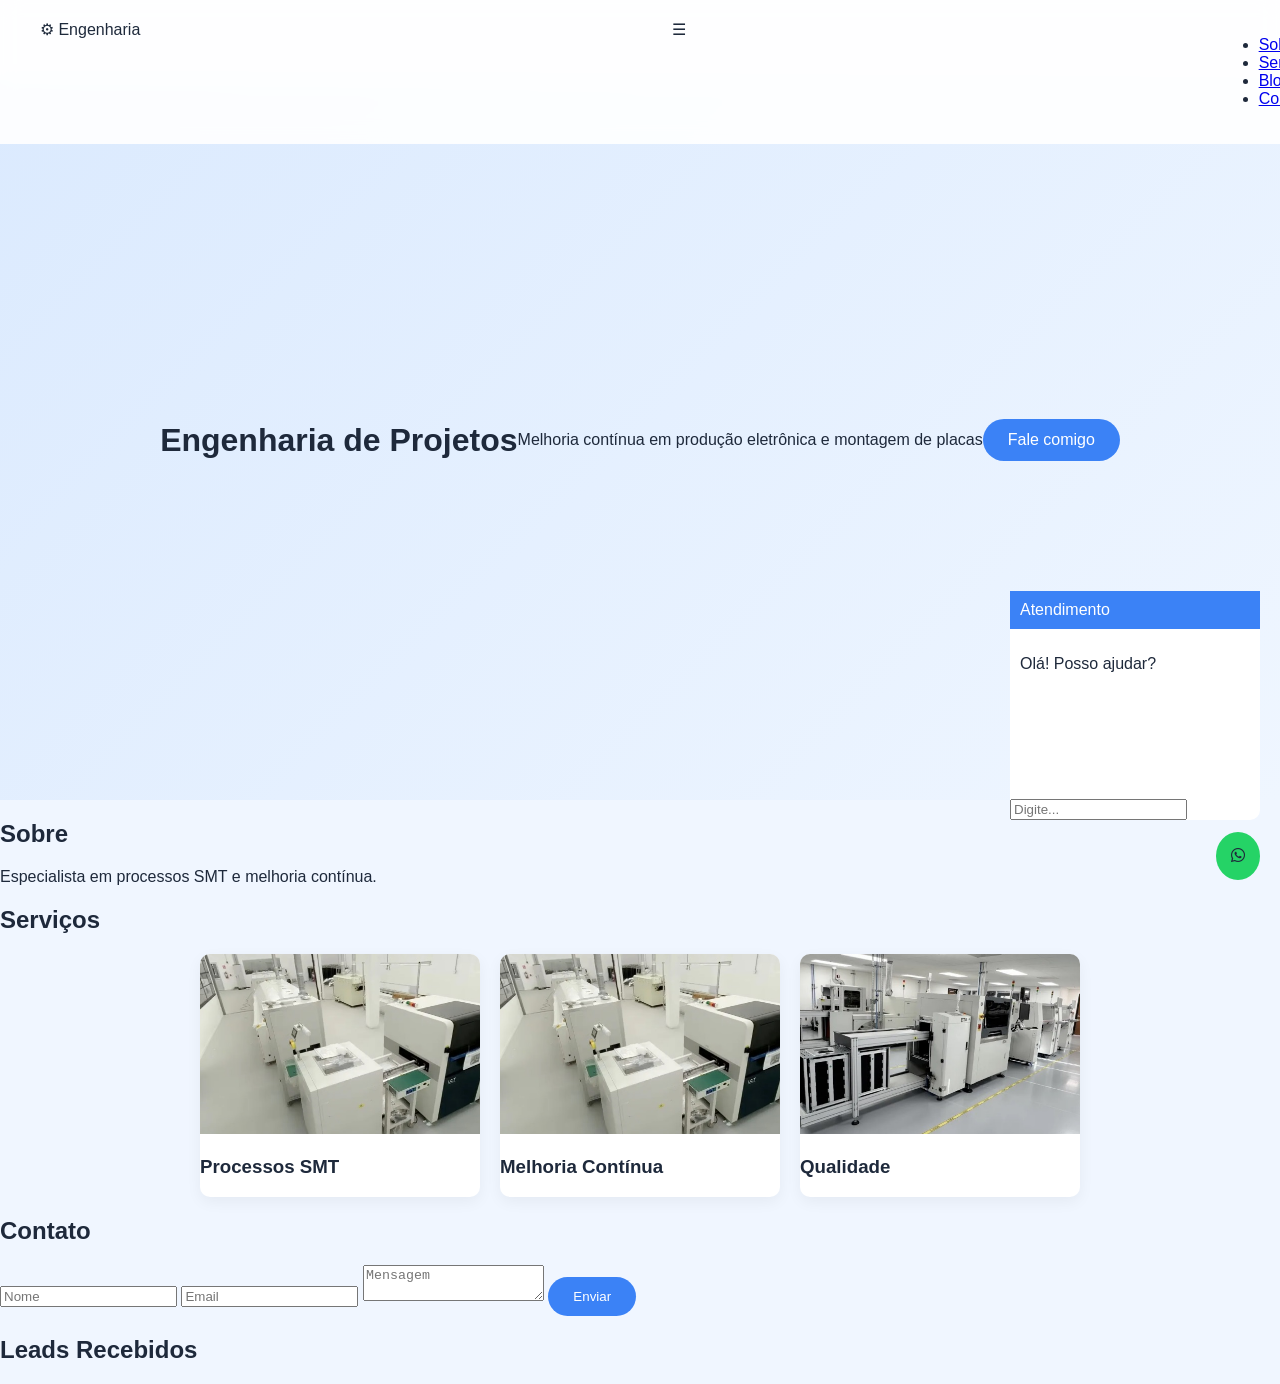
==== commit 67bb3778: "Atualizar o index.html rev2" ====
--- a/index.html
+++ b/index.html
@@ -7,81 +7,86 @@
 <title>Engenharia de Projetos</title>
 
 <link rel="stylesheet" href="css/style.css">
-<link href="https://fonts.googleapis.com/css2?family=Inter:wght@300;400;600&display=swap" rel="stylesheet">
+
+<!-- Ícone Whats -->
+<link rel="stylesheet" href="https://cdnjs.cloudflare.com/ajax/libs/font-awesome/6.5.0/css/all.min.css">
 
 </head>
 
 <body>
 
+<!-- NAV -->
 <nav class="nav">
-    <div class="logo">
-        <img src="img/logo.svg">
-    </div>
+
+    <div class="logo">⚙ Engenharia</div>
 
     <div class="menu-toggle" id="menu-toggle">☰</div>
 
-    <ul id="menu">
+    <ul class="menu" id="menu">
         <li><a href="#sobre">Sobre</a></li>
         <li><a href="#servicos">Serviços</a></li>
         <li><a href="blog.html">Blog</a></li>
         <li><a href="#contato">Contato</a></li>
     </ul>
+
 </nav>
 
 <div class="overlay" id="overlay"></div>
 
+<!-- HERO -->
 <header class="hero">
-    <div class="hero-content">
-        <h1>Engenharia de Projetos</h1>
-        <p>Melhoria contínua em produção eletrônica e montagem de placas</p>
-        <a href="#contato" class="btn">Fale comigo</a>
-    </div>
+    <h1>Engenharia de Projetos</h1>
+    <p>Melhoria contínua em produção eletrônica e montagem de placas</p>
+    <a href="#contato" class="btn">Fale comigo</a>
 </header>
 
-<section id="sobre" class="section-img">
-    <div class="text fade-in">
-        <h2>Sobre</h2>
-        <p>Especialista em processos industriais eletrônicos e melhoria contínua.</p>
-    </div>
-
-    <img src="img/engenharia1.jpg" class="fade-in">
+<!-- SOBRE -->
+<section id="sobre">
+    <h2>Sobre</h2>
+    <p>Especialista em processos SMT e melhoria contínua.</p>
 </section>
 
+<!-- SERVIÇOS -->
 <section id="servicos">
     <h2>Serviços</h2>
 
     <div class="cards">
+        <div class="card fade-in">
+            <img src="img/engenharia1.jpg">
+            <h3>Processos SMT</h3>
+        </div>
 
         <div class="card fade-in">
             <img src="img/engenharia2.jpg">
-            <h3>Processos SMT</h3>
-            <p>Otimização de montagem de placas.</p>
+            <h3>Melhoria Contínua</h3>
         </div>
 
         <div class="card fade-in">
             <img src="img/engenharia3.jpg">
-            <h3>Melhoria Contínua</h3>
-            <p>Redução de desperdícios.</p>
+            <h3>Qualidade</h3>
         </div>
-
-        <div class="card fade-in">
-            <img src="img/engenharia1.jpg">
-            <h3>Qualidade</h3>
-            <p>Controle de processos industriais.</p>
-        </div>
-
     </div>
 </section>
 
+<!-- CONTATO + CRM -->
 <section id="contato">
+
     <h2>Contato</h2>
 
-    <form class="form">
-        <input type="text" placeholder="Nome">
-        <input type="email" placeholder="Email">
-        <textarea placeholder="Mensagem"></textarea>
+    <form id="leadForm">
+        <input type="text" id="nome" placeholder="Nome" required>
+        <input type="email" id="email" placeholder="Email" required>
+        <textarea id="mensagem" placeholder="Mensagem"></textarea>
+
         <button class="btn">Enviar</button>
     </form>
+
+</section>
+
+<!-- CRM -->
+<section id="crm">
+    <h2>Leads Recebidos</h2>
+    <div id="listaLeads"></div>
 </section>
 
 <!-- CHAT -->
@@ -93,11 +98,10 @@
     <input type="text" id="chat-input" placeholder="Digite...">
 </div>
 
-<a href="https://wa.me/5535984067208" class="whatsapp">💬</a>
-
-<footer>
-    <p>© 2026 Engenharia</p>
-</footer>
+<!-- WHATS -->
+<a id="whatsBtn" class="whatsapp">
+    <i class="fab fa-whatsapp"></i>
+</a>
 
 <script src="js/script.js"></script>
 
--- a/css/style.css
+++ b/css/style.css
@@ -1,97 +1,55 @@
 body {
     margin: 0;
     font-family: 'Inter', sans-serif;
-    background: #f5f7fa;
-    color: #1f2937;
+    background: #f0f6ff;
+    color: #1e293b;
+    padding-top: 80px;
 }
 
 /* NAV */
 .nav {
     position: fixed;
+    top: 0;
     width: 100%;
     display: flex;
     justify-content: space-between;
     padding: 20px 40px;
-    background: rgba(255,255,255,0.8);
+    background: rgba(255,255,255,0.9);
     backdrop-filter: blur(10px);
-    border-bottom: 1px solid #e5e7eb;
-}
-
-.logo {
-    font-weight: 600;
-    font-size: 18px;
-}
-
-.logo-icon {
-    color: #2563eb;
-    margin-right: 5px;
-}
-
-/* MENU */
-.nav ul {
-    display: flex;
-    gap: 20px;
-    list-style: none;
-}
-
-.nav a {
-    text-decoration: none;
-    color: #1f2937;
-}
-
-/* MOBILE */
-.menu-toggle {
-    display: none;
-    font-size: 26px;
-}
-
-.overlay {
-    position: fixed;
-    width: 100%;
-    height: 100%;
-    background: rgba(0,0,0,0.3);
-    opacity: 0;
-    pointer-events: none;
-}
-
-.overlay.active {
-    opacity: 1;
-    pointer-events: all;
 }
 
 /* HERO */
 .hero {
-    height: 100vh;
+    height: 80vh;
     display: flex;
     justify-content: center;
     align-items: center;
-    background: linear-gradient(135deg, #e0e7ff, #f8fafc);
+    background: linear-gradient(135deg, #dbeafe, #eff6ff);
     text-align: center;
-}
-
-.hero h1 {
-    font-size: 40px;
-}
-
-.hero p {
-    color: #4b5563;
 }
 
 /* BOTÃO */
 .btn {
-    background: #2563eb;
+    background: #3b82f6;
     color: white;
     padding: 12px 25px;
     border-radius: 25px;
     text-decoration: none;
     border: none;
-    cursor: pointer;
 }
 
-/* SECTIONS */
-section {
+/* SECTION IMG */
+.section-img {
+    display: flex;
+    align-items: center;
+    justify-content: center;
+    gap: 40px;
     padding: 80px 20px;
-    text-align: center;
+}
+
+.section-img img {
+    width: 400px;
+    border-radius: 10px;
 }
 
 /* CARDS */
@@ -104,13 +62,24 @@
 
 .card {
     background: white;
-    padding: 20px;
     border-radius: 10px;
     width: 280px;
+    overflow: hidden;
     box-shadow: 0 5px 15px rgba(0,0,0,0.05);
 }
 
+.card img {
+    width: 100%;
+    height: 180px;
+    object-fit: cover;
+}
+
 /* FORM */
+.form {
+    max-width: 400px;
+    margin: auto;
+}
+
 .form input, .form textarea {
     width: 100%;
     margin: 10px 0;
@@ -122,14 +91,13 @@
     position: fixed;
     bottom: 80px;
     right: 20px;
-    width: 260px;
     background: white;
+    width: 250px;
     border-radius: 10px;
-    border: 1px solid #ddd;
 }
 
 .chat-header {
-    background: #2563eb;
+    background: #3b82f6;
     color: white;
     padding: 10px;
 }
@@ -150,26 +118,21 @@
     border-radius: 50%;
 }
 
+/* ANIMAÇÃO */
+.fade-in {
+    opacity: 0;
+    transform: translateY(30px);
+    transition: 0.8s;
+}
+
+.fade-in.visible {
+    opacity: 1;
+    transform: translateY(0);
+}
+
 /* MOBILE */
 @media(max-width:768px){
-
-    .menu-toggle {
-        display: block;
-    }
-
-    .nav ul {
-        position: fixed;
-        right: -100%;
-        top: 0;
-        height: 100vh;
-        width: 200px;
-        background: white;
+    .section-img {
         flex-direction: column;
-        padding: 80px 20px;
-        transition: 0.3s;
-    }
-
-    .nav ul.active {
-        right: 0;
     }
 }
